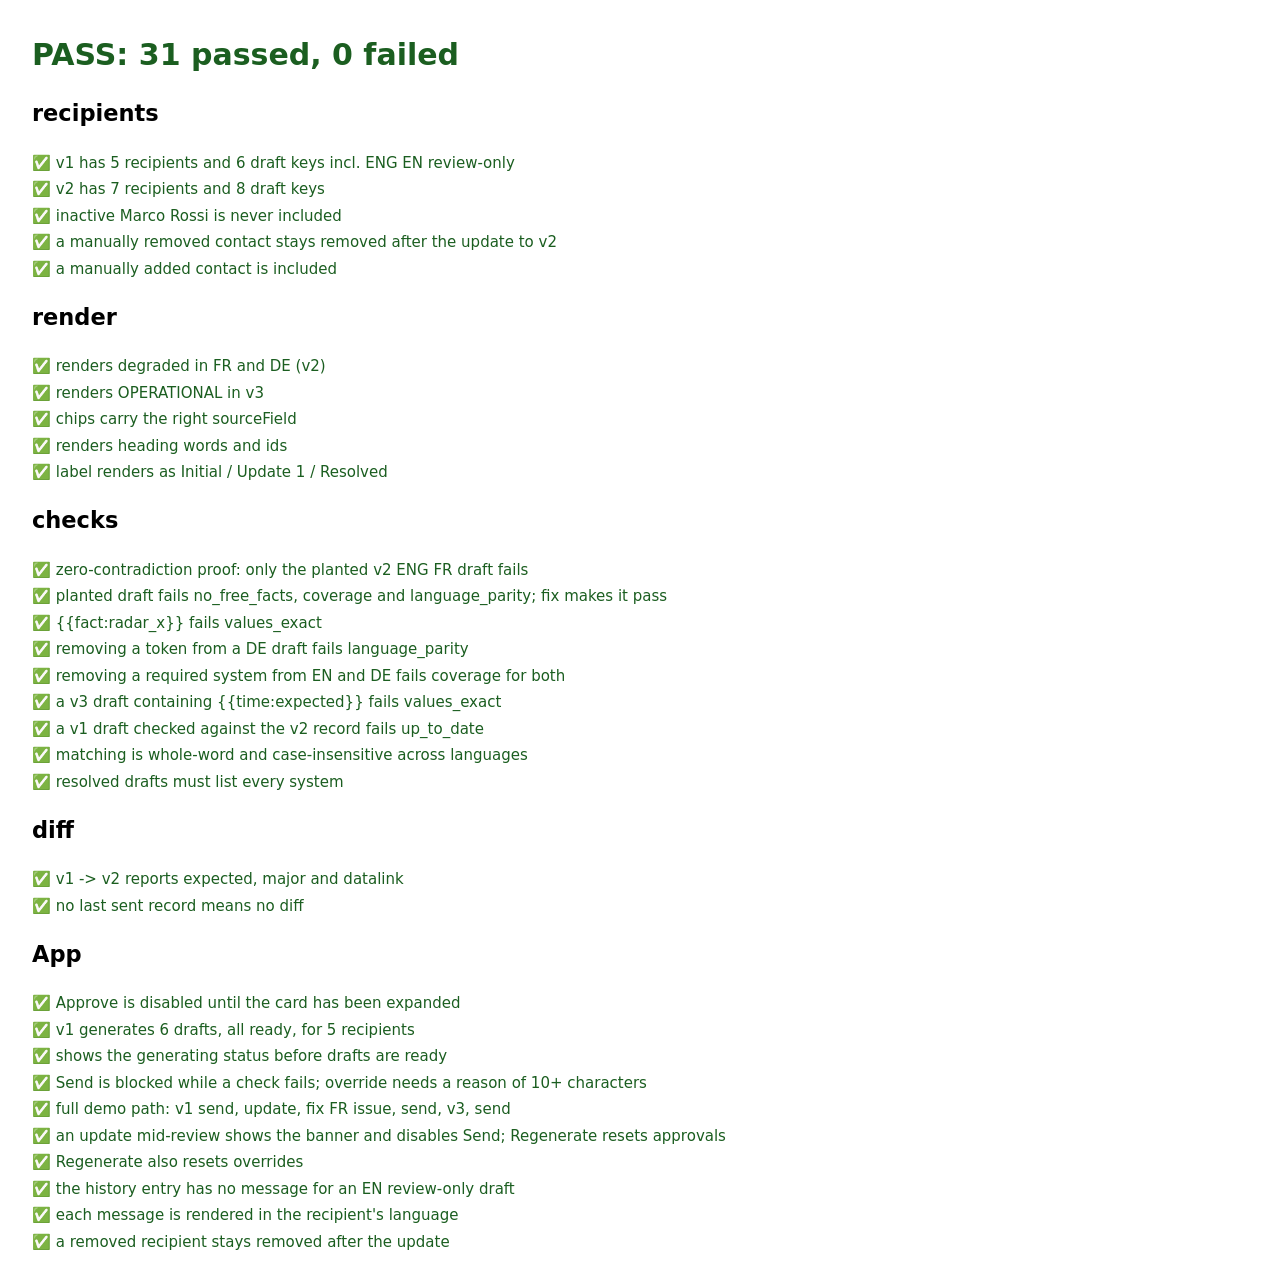
==== tests.html @ aa33974f "Add SkyNet stakeholder message generator (plain JS, in-browser tests) Co-Authored-By: Claude Sonnet " ====
<!DOCTYPE html>
<html lang="en">
<head>
  <meta charset="UTF-8">
  <title>Tests</title>
  <style>
    body { font: 15px/1.5 system-ui, sans-serif; margin: 2rem; max-width: 60rem; }
    ul { list-style: none; padding-left: 0; } li { padding: 2px 0; }
    .fail { color: #b00020; } .pass { color: #1b5e20; }
    #test-root { position: absolute; left: -9999px; }
  </style>
</head>
<body>
  <div id="out">Running…</div>
  <div id="test-root"></div>
  <script src="src/data/records.js"></script>
  <script src="src/data/contacts.js"></script>
  <script src="src/data/roleRules.js"></script>
  <script src="src/data/glossary.js"></script>
  <script src="src/data/drafts.js"></script>
  <script src="src/lib/recipients.js"></script>
  <script src="src/lib/label.js"></script>
  <script src="src/lib/render.js"></script>
  <script src="src/lib/diff.js"></script>
  <script src="src/lib/checks.js"></script>
  <script src="src/ui/views.js"></script>
  <script src="src/ui/app.js"></script>
  <script src="tests/runner.js"></script>
  <script src="tests/recipients.test.js"></script>
  <script src="tests/render.test.js"></script>
  <script src="tests/checks.test.js"></script>
  <script src="tests/diff.test.js"></script>
  <script src="tests/app.test.js"></script>
  <script>runTests(document.getElementById("out"));</script>
</body>
</html>
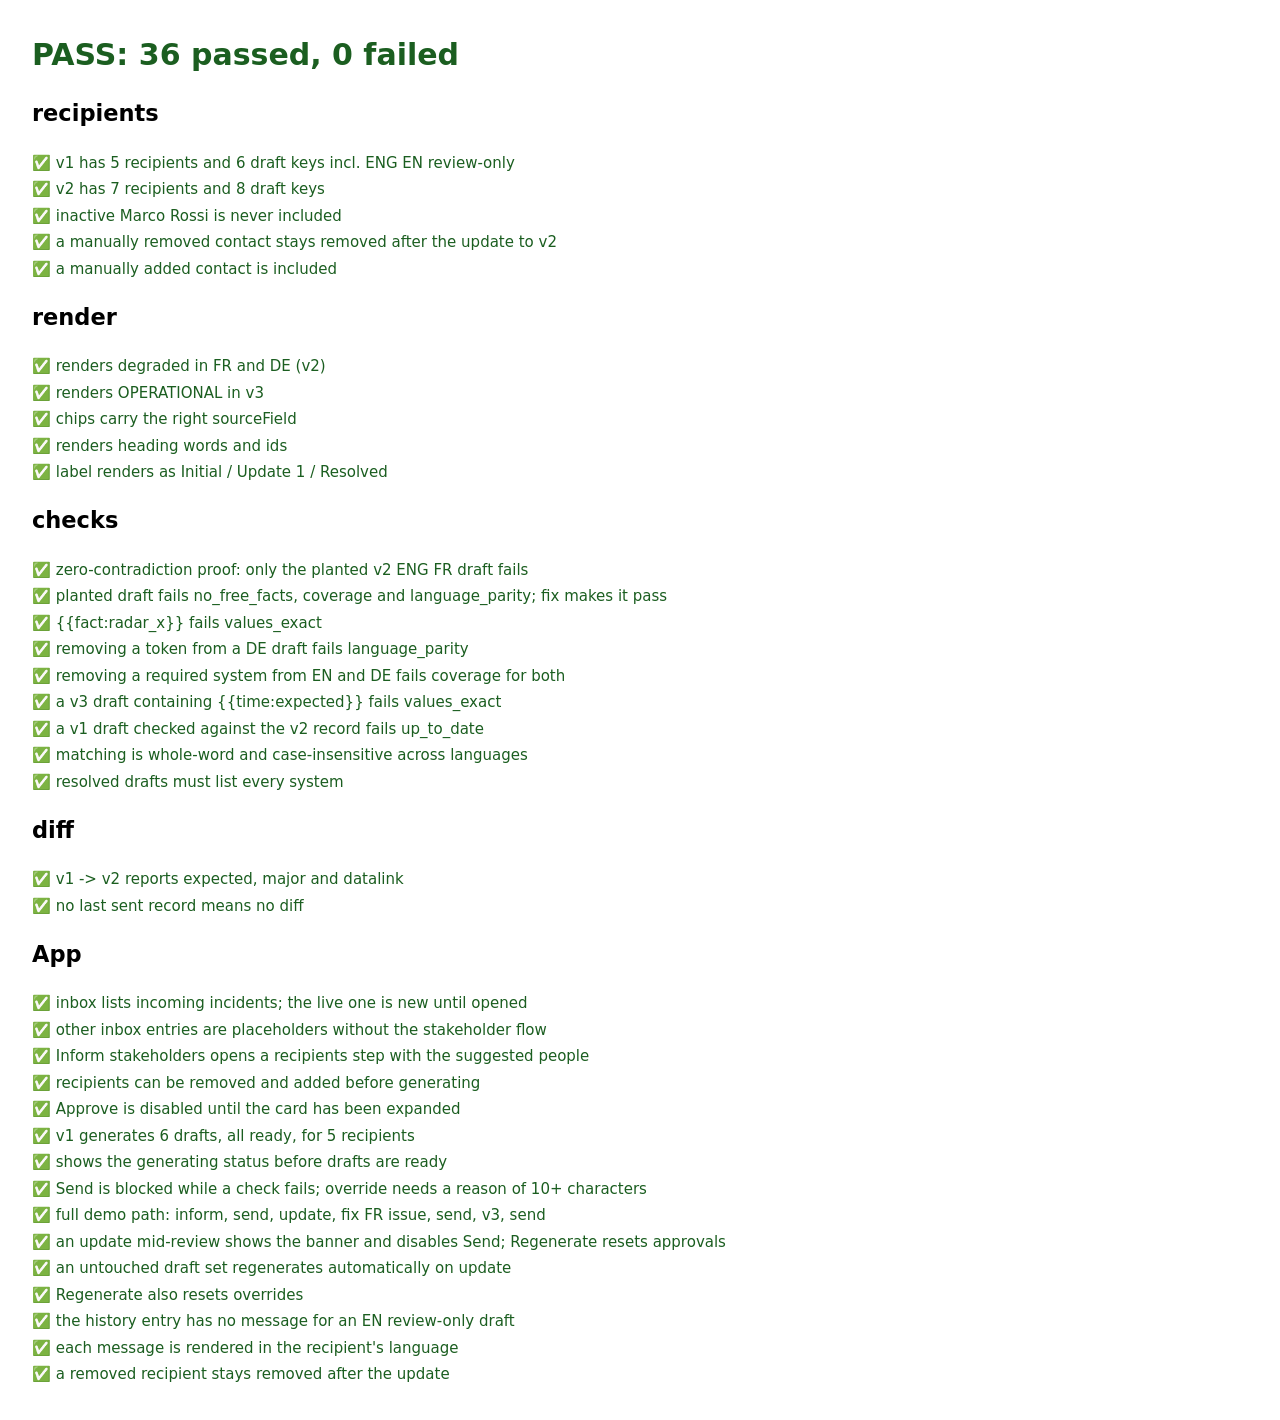
==== commit af36e3c2: "Add inbox, recipients step and step-by-step stakeholder flow; restyle UI Co-Authored-By: Claude Sonn" ====
--- a/tests.html
+++ b/tests.html
@@ -14,6 +14,7 @@
   <div id="out">Running…</div>
   <div id="test-root"></div>
   <script src="src/data/records.js"></script>
+  <script src="src/data/inbox.js"></script>
   <script src="src/data/contacts.js"></script>
   <script src="src/data/roleRules.js"></script>
   <script src="src/data/glossary.js"></script>
@@ -31,6 +32,12 @@
   <script src="tests/checks.test.js"></script>
   <script src="tests/diff.test.js"></script>
   <script src="tests/app.test.js"></script>
-  <script>runTests(document.getElementById("out"));</script>
+  <script>
+    window.addEventListener("error", function (e) {
+      document.getElementById("out").innerHTML = "<h1 class=\"fail\">Script error</h1><pre>" + String(e.message) + " @ " + String(e.filename) + ":" + e.lineno + "</pre>";
+    });
+    try { runTests(document.getElementById("out")); }
+    catch (e) { document.getElementById("out").innerHTML = "<h1 class=\"fail\">Runner error</h1><pre>" + e.stack + "</pre>"; }
+  </script>
 </body>
 </html>
